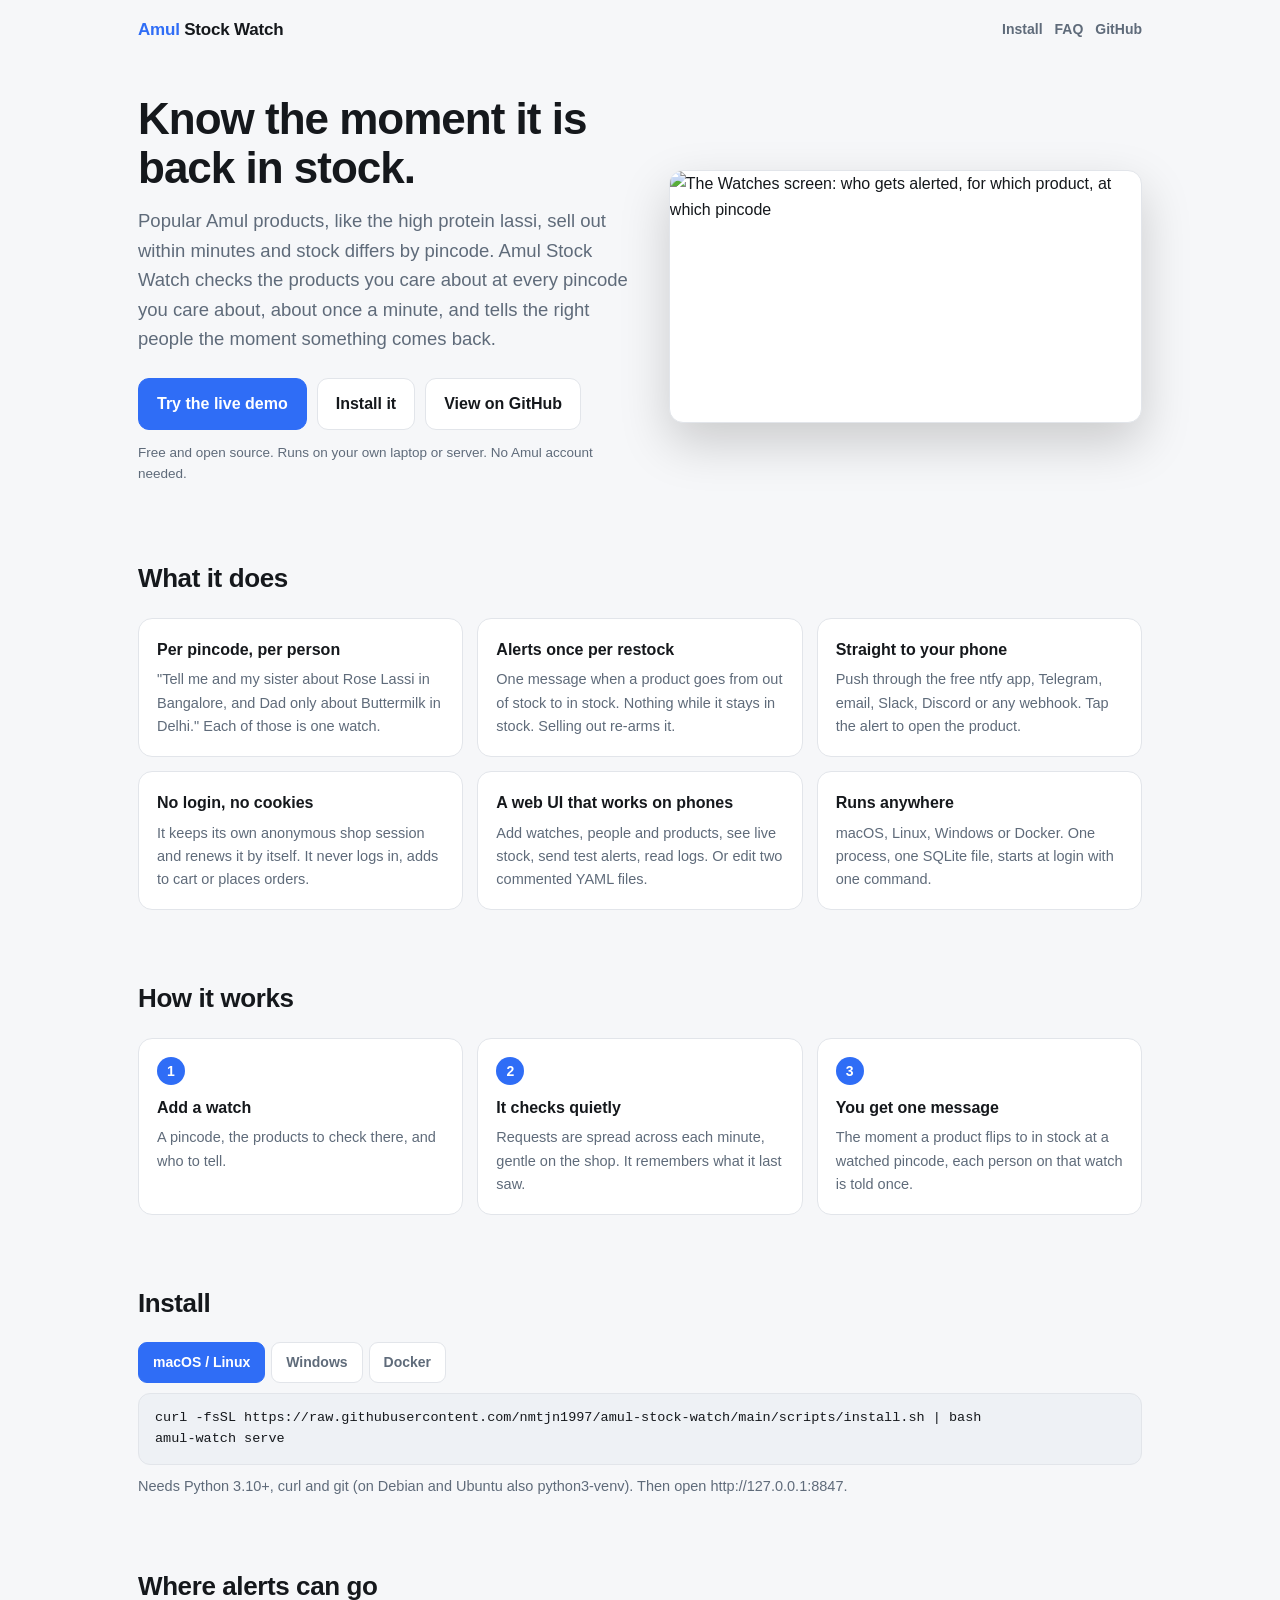
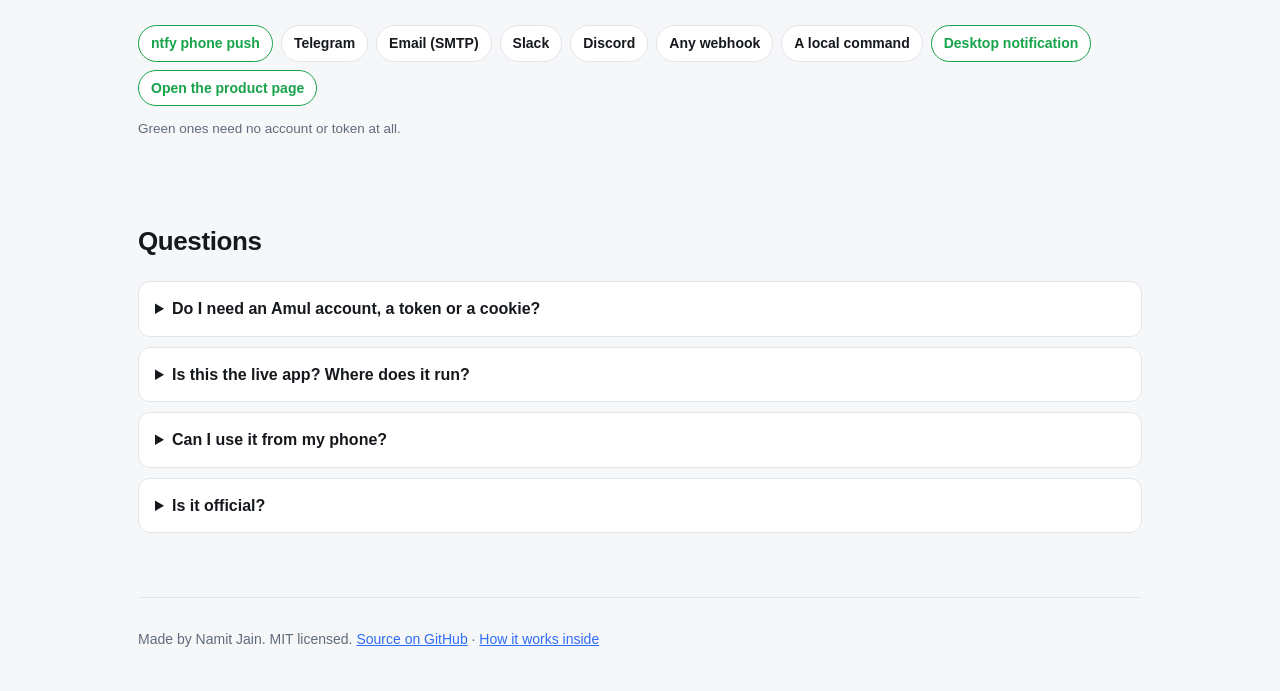
==== site/index.html @ 11fea626 "Host a landing page and a live UI demo on GitHub Pages - site/: landing page, and the real web UI se" ====
<!doctype html>
<html lang="en">
<head>
<meta charset="utf-8" />
<meta name="viewport" content="width=device-width, initial-scale=1, viewport-fit=cover" />
<title>Amul Stock Watch</title>
<meta name="description" content="Get a message the moment an Amul product is back in stock at your pincode. Free, open source, runs on your own machine." />
<meta property="og:title" content="Amul Stock Watch" />
<meta property="og:description" content="Restock alerts for shop.amul.com, per pincode, to your phone." />
<meta property="og:image" content="images/watches.png" />
<link rel="icon" type="image/svg+xml" href="data:image/svg+xml,%3Csvg%20xmlns='http://www.w3.org/2000/svg'%20viewBox='0 0 24 24'%3E%3Crect%20width='24'%20height='24'%20rx='5'%20fill='%232f6df6'/%3E%3Cpath%20d='M12 3.5C12 3.5 7 9 7 13a5 5 0 0 0 10 0c0-4-5-9.5-5-9.5z'%20fill='%23fff'/%3E%3C/svg%3E" />
<style>
  :root{
    --bg:#f6f7f9; --panel:#fff; --panel2:#eef1f5; --ink:#15181c; --muted:#5f6b7a; --line:#e2e5ea;
    --accent:#2f6df6; --accent-ink:#fff; --ok:#16a34a; --radius:14px;
  }
  @media (prefers-color-scheme: dark){
    :root{ --bg:#0f1216; --panel:#171b21; --panel2:#1f242c; --ink:#e8ebef; --muted:#94a0af; --line:#2a313a;
           --accent:#5b8cff; --accent-ink:#0a0d12; --ok:#3ecf7e; }
  }
  *{box-sizing:border-box}
  html{-webkit-text-size-adjust:100%}
  body{margin:0;background:var(--bg);color:var(--ink);
       font:16px/1.6 -apple-system,BlinkMacSystemFont,"Segoe UI",Roboto,Helvetica,Arial,sans-serif;-webkit-font-smoothing:antialiased}
  a{color:var(--accent)}
  .wrap{max-width:1040px;margin:0 auto;padding:0 max(18px,env(safe-area-inset-left))}
  nav{display:flex;align-items:center;gap:12px;padding:16px 0}
  nav .brand{font-weight:700;letter-spacing:-.2px;color:var(--ink);text-decoration:none;font-size:17px}
  nav .brand b{color:var(--accent)}
  nav .grow{flex:1}
  nav a.link{color:var(--muted);text-decoration:none;font-weight:600;font-size:14px}
  .hero{padding:36px 0 26px;display:grid;gap:34px;grid-template-columns:1.05fr 1fr;align-items:center}
  h1{font-size:44px;line-height:1.1;letter-spacing:-1px;margin:0 0 14px}
  .lead{font-size:18.5px;color:var(--muted);margin:0 0 24px;max-width:34em}
  .cta{display:flex;gap:10px;flex-wrap:wrap}
  .btn{display:inline-flex;align-items:center;justify-content:center;gap:8px;padding:12px 18px;border-radius:11px;
       font-weight:650;text-decoration:none;border:1px solid var(--line);color:var(--ink);background:var(--panel);min-height:46px}
  .btn.primary{background:var(--accent);border-color:var(--accent);color:var(--accent-ink)}
  .note{font-size:13.5px;color:var(--muted);margin-top:12px}
  .shot{border-radius:var(--radius);border:1px solid var(--line);overflow:hidden;box-shadow:0 20px 50px rgba(0,0,0,.18);background:var(--panel)}
  .shot img{display:block;width:100%;height:auto}
  section{padding:34px 0}
  h2{font-size:26px;letter-spacing:-.4px;margin:0 0 18px}
  .grid{display:grid;gap:14px;grid-template-columns:repeat(3,1fr)}
  .card{background:var(--panel);border:1px solid var(--line);border-radius:var(--radius);padding:18px}
  .card h3{margin:0 0 6px;font-size:16px}
  .card p{margin:0;color:var(--muted);font-size:14.5px}
  .steps{counter-reset:s;display:grid;gap:14px;grid-template-columns:repeat(3,1fr)}
  .steps .card::before{counter-increment:s;content:counter(s);display:inline-grid;place-items:center;width:28px;height:28px;
       border-radius:50%;background:var(--accent);color:var(--accent-ink);font-weight:700;font-size:14px;margin-bottom:10px}
  .tabs{display:flex;gap:6px;flex-wrap:wrap;margin-bottom:10px}
  .tabs button{font:inherit;font-weight:600;font-size:14px;padding:8px 14px;border-radius:9px;border:1px solid var(--line);
       background:var(--panel);color:var(--muted);cursor:pointer;min-height:40px}
  .tabs button[aria-selected="true"]{background:var(--accent);border-color:var(--accent);color:var(--accent-ink)}
  pre{margin:0;background:var(--panel2);border:1px solid var(--line);border-radius:12px;padding:14px 16px;overflow-x:auto;
      font:13.5px/1.55 ui-monospace,SFMono-Regular,Menlo,monospace}
  .pane[hidden]{display:none}
  .pane p{color:var(--muted);font-size:14.5px;margin:10px 0 0}
  .chips{display:flex;flex-wrap:wrap;gap:8px}
  .chips span{background:var(--panel);border:1px solid var(--line);border-radius:999px;padding:6px 12px;font-size:14px;font-weight:550}
  .chips span.free{border-color:var(--ok);color:var(--ok)}
  details{background:var(--panel);border:1px solid var(--line);border-radius:12px;padding:14px 16px;margin-bottom:10px}
  summary{cursor:pointer;font-weight:650}
  details p{color:var(--muted);margin:10px 0 0;font-size:15px}
  footer{padding:30px 0 calc(40px + env(safe-area-inset-bottom));color:var(--muted);font-size:14px;border-top:1px solid var(--line);margin-top:20px}
  @media (max-width:820px){
    .hero{grid-template-columns:1fr;padding-top:18px;gap:24px}
    h1{font-size:34px}
    .lead{font-size:17px}
    .grid,.steps{grid-template-columns:1fr}
    nav a.link.hide-sm{display:none}
  }
</style>
</head>
<body>
<div class="wrap">
  <nav>
    <a class="brand" href="./"><b>Amul</b> Stock Watch</a>
    <span class="grow"></span>
    <a class="link hide-sm" href="#install">Install</a>
    <a class="link hide-sm" href="#faq">FAQ</a>
    <a class="link" href="https://github.com/nmtjn1997/amul-stock-watch">GitHub</a>
  </nav>

  <header class="hero">
    <div>
      <h1>Know the moment it is back in stock.</h1>
      <p class="lead">Popular Amul products, like the high protein lassi, sell out within minutes and stock differs by
        pincode. Amul Stock Watch checks the products you care about at every pincode you care about, about once a
        minute, and tells the right people the moment something comes back.</p>
      <div class="cta">
        <a class="btn primary" href="demo/">Try the live demo</a>
        <a class="btn" href="#install">Install it</a>
        <a class="btn" href="https://github.com/nmtjn1997/amul-stock-watch">View on GitHub</a>
      </div>
      <p class="note">Free and open source. Runs on your own laptop or server. No Amul account needed.</p>
    </div>
    <div class="shot"><img src="images/watches.png" alt="The Watches screen: who gets alerted, for which product, at which pincode" width="1200" height="640" /></div>
  </header>

  <section>
    <h2>What it does</h2>
    <div class="grid">
      <div class="card"><h3>Per pincode, per person</h3><p>"Tell me and my sister about Rose Lassi in Bangalore, and Dad only about Buttermilk in Delhi." Each of those is one watch.</p></div>
      <div class="card"><h3>Alerts once per restock</h3><p>One message when a product goes from out of stock to in stock. Nothing while it stays in stock. Selling out re-arms it.</p></div>
      <div class="card"><h3>Straight to your phone</h3><p>Push through the free ntfy app, Telegram, email, Slack, Discord or any webhook. Tap the alert to open the product.</p></div>
      <div class="card"><h3>No login, no cookies</h3><p>It keeps its own anonymous shop session and renews it by itself. It never logs in, adds to cart or places orders.</p></div>
      <div class="card"><h3>A web UI that works on phones</h3><p>Add watches, people and products, see live stock, send test alerts, read logs. Or edit two commented YAML files.</p></div>
      <div class="card"><h3>Runs anywhere</h3><p>macOS, Linux, Windows or Docker. One process, one SQLite file, starts at login with one command.</p></div>
    </div>
  </section>

  <section>
    <h2>How it works</h2>
    <div class="steps">
      <div class="card"><h3>Add a watch</h3><p>A pincode, the products to check there, and who to tell.</p></div>
      <div class="card"><h3>It checks quietly</h3><p>Requests are spread across each minute, gentle on the shop. It remembers what it last saw.</p></div>
      <div class="card"><h3>You get one message</h3><p>The moment a product flips to in stock at a watched pincode, each person on that watch is told once.</p></div>
    </div>
  </section>

  <section id="install">
    <h2>Install</h2>
    <div class="tabs" role="tablist">
      <button role="tab" aria-selected="true" data-pane="mac">macOS / Linux</button>
      <button role="tab" aria-selected="false" data-pane="win">Windows</button>
      <button role="tab" aria-selected="false" data-pane="docker">Docker</button>
    </div>
    <div class="pane" id="pane-mac">
      <pre>curl -fsSL https://raw.githubusercontent.com/nmtjn1997/amul-stock-watch/main/scripts/install.sh | bash
amul-watch serve</pre>
      <p>Needs Python 3.10+, curl and git (on Debian and Ubuntu also python3-venv). Then open http://127.0.0.1:8847.</p>
    </div>
    <div class="pane" id="pane-win" hidden>
      <pre>irm https://raw.githubusercontent.com/nmtjn1997/amul-stock-watch/main/scripts/install.ps1 | iex</pre>
      <p>Then open a new PowerShell window and run <code>amul-watch serve</code>. Needs Python 3.10+ and git.</p>
    </div>
    <div class="pane" id="pane-docker" hidden>
      <pre>git clone https://github.com/nmtjn1997/amul-stock-watch.git
cd amul-stock-watch
docker compose up -d --build</pre>
      <p>Then open http://127.0.0.1:8847 and add an ntfy or Telegram notifier first: desktop alerts cannot leave a container.</p>
    </div>
  </section>

  <section>
    <h2>Where alerts can go</h2>
    <div class="chips">
      <span class="free">ntfy phone push</span><span>Telegram</span><span>Email (SMTP)</span><span>Slack</span>
      <span>Discord</span><span>Any webhook</span><span>A local command</span><span class="free">Desktop notification</span>
      <span class="free">Open the product page</span>
    </div>
    <p class="note">Green ones need no account or token at all.</p>
  </section>

  <section id="faq">
    <h2>Questions</h2>
    <details><summary>Do I need an Amul account, a token or a cookie?</summary>
      <p>No. It reads the same public product data the shop's own page loads. Tokens only come in for some ways of sending alerts, like a Telegram bot.</p></details>
    <details><summary>Is this the live app? Where does it run?</summary>
      <p>This site hosts a demo with sample data, so you can click around. The real watcher runs on your own laptop, a home server or in Docker, because it has to poll the shop around the clock.</p></details>
    <details><summary>Can I use it from my phone?</summary>
      <p>Yes. Alerts arrive on your phone through ntfy, Telegram or email. To manage watches from the phone too, let the UI listen on your Wi-Fi with a password; the README shows the two lines to add.</p></details>
    <details><summary>Is it official?</summary>
      <p>No. It is an unofficial personal project, not affiliated with Amul or GCMMF. It polls politely and never buys anything.</p></details>
  </section>

  <footer>
    Made by Namit Jain. MIT licensed.
    <a href="https://github.com/nmtjn1997/amul-stock-watch">Source on GitHub</a> ·
    <a href="https://github.com/nmtjn1997/amul-stock-watch/blob/main/docs/ARCHITECTURE.md">How it works inside</a>
  </footer>
</div>
<script>
  document.querySelectorAll(".tabs button").forEach(b => b.addEventListener("click", () => {
    document.querySelectorAll(".tabs button").forEach(x => x.setAttribute("aria-selected", String(x === b)));
    document.querySelectorAll(".pane").forEach(p => { p.hidden = p.id !== "pane-" + b.dataset.pane; });
  }));
</script>
</body>
</html>
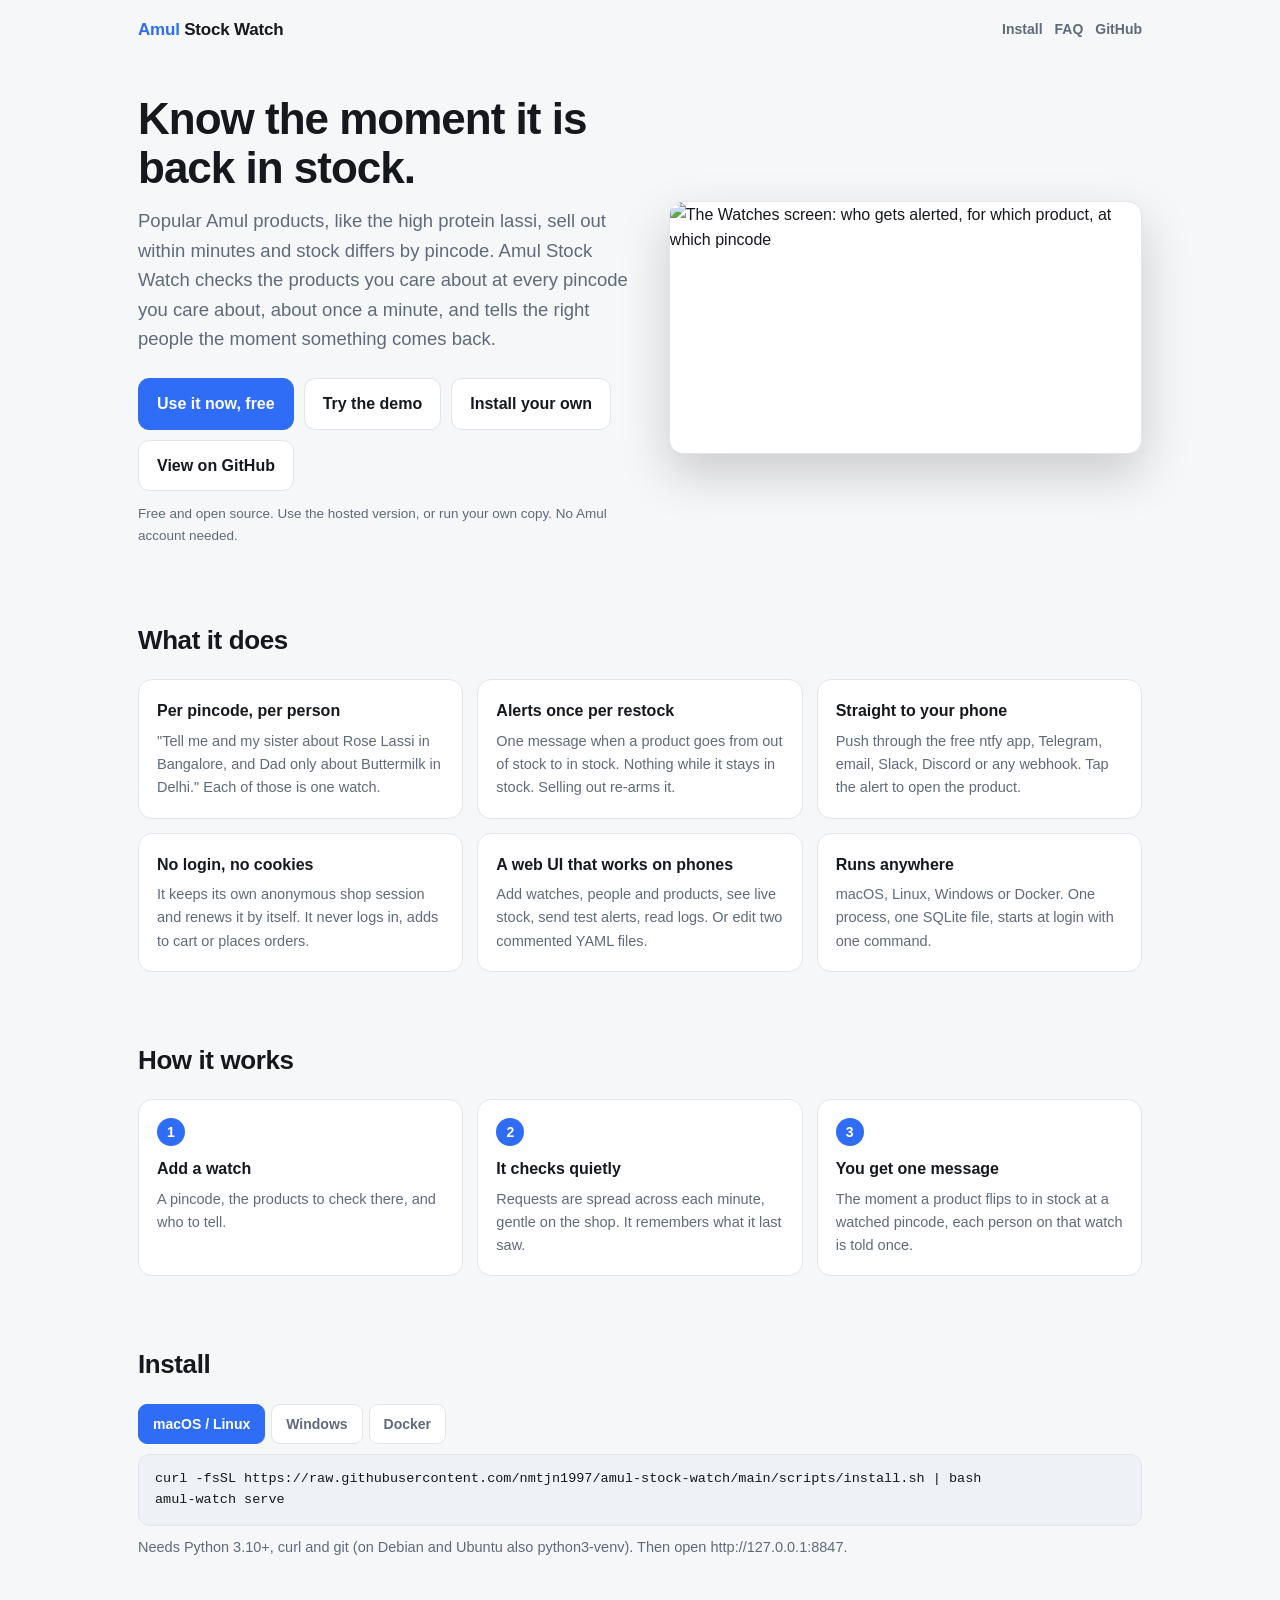
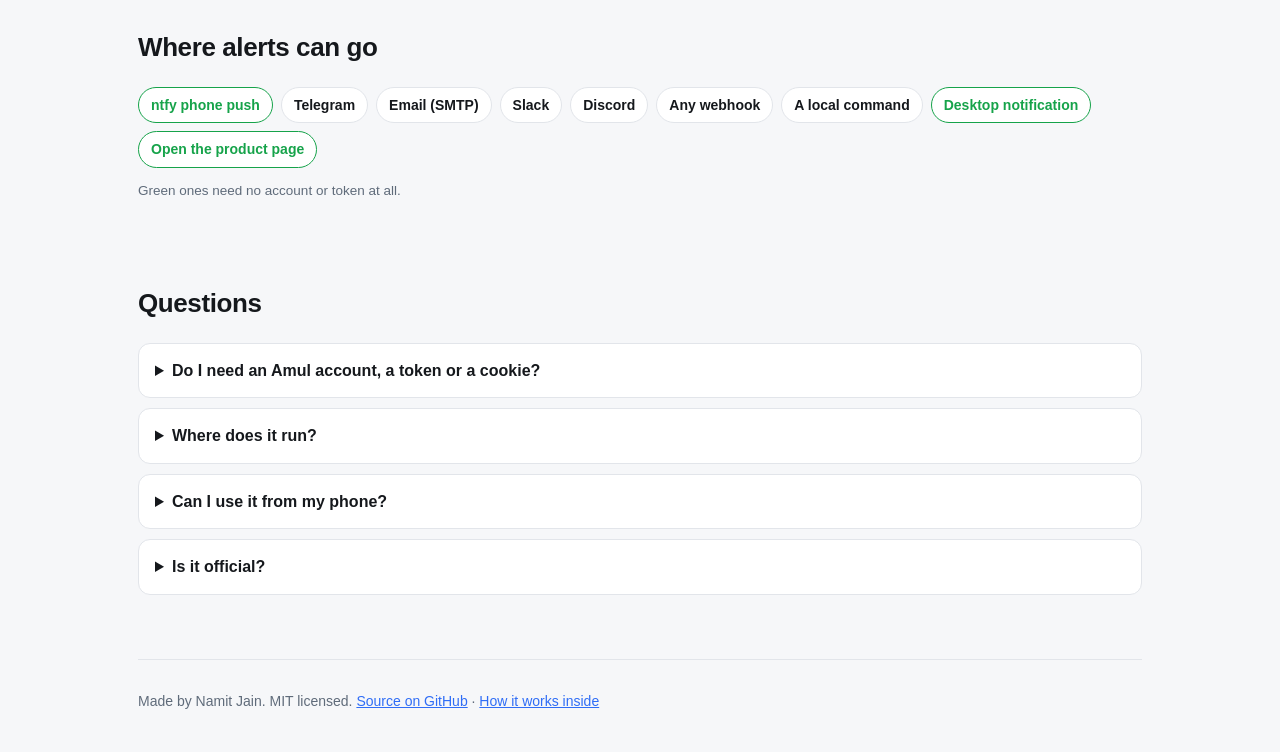
==== commit afd61a90: "Hosted multi-user edition on Cloudflare Workers Back in Stock: accounts, per-user alerts and an admi" ====
--- a/site/index.html
+++ b/site/index.html
@@ -89,11 +89,12 @@
         pincode. Amul Stock Watch checks the products you care about at every pincode you care about, about once a
         minute, and tells the right people the moment something comes back.</p>
       <div class="cta">
-        <a class="btn primary" href="demo/">Try the live demo</a>
-        <a class="btn" href="#install">Install it</a>
+        <a class="btn primary" href="https://amul.backinstock.workers.dev">Use it now, free</a>
+        <a class="btn" href="demo/">Try the demo</a>
+        <a class="btn" href="#install">Install your own</a>
         <a class="btn" href="https://github.com/nmtjn1997/amul-stock-watch">View on GitHub</a>
       </div>
-      <p class="note">Free and open source. Runs on your own laptop or server. No Amul account needed.</p>
+      <p class="note">Free and open source. Use the hosted version, or run your own copy. No Amul account needed.</p>
     </div>
     <div class="shot"><img src="images/watches.png" alt="The Watches screen: who gets alerted, for which product, at which pincode" width="1200" height="640" /></div>
   </header>
@@ -157,8 +158,8 @@
     <h2>Questions</h2>
     <details><summary>Do I need an Amul account, a token or a cookie?</summary>
       <p>No. It reads the same public product data the shop's own page loads. Tokens only come in for some ways of sending alerts, like a Telegram bot.</p></details>
-    <details><summary>Is this the live app? Where does it run?</summary>
-      <p>This site hosts a demo with sample data, so you can click around. The real watcher runs on your own laptop, a home server or in Docker, because it has to poll the shop around the clock.</p></details>
+    <details><summary>Where does it run?</summary>
+      <p>Two options. The hosted version runs on Cloudflare: sign up, add up to 10 alerts, done. Or run your own copy on a laptop, a home server or in Docker, with no limits. The demo on this site is the self-hosted screen with sample data.</p></details>
     <details><summary>Can I use it from my phone?</summary>
       <p>Yes. Alerts arrive on your phone through ntfy, Telegram or email. To manage watches from the phone too, let the UI listen on your Wi-Fi with a password; the README shows the two lines to add.</p></details>
     <details><summary>Is it official?</summary>
